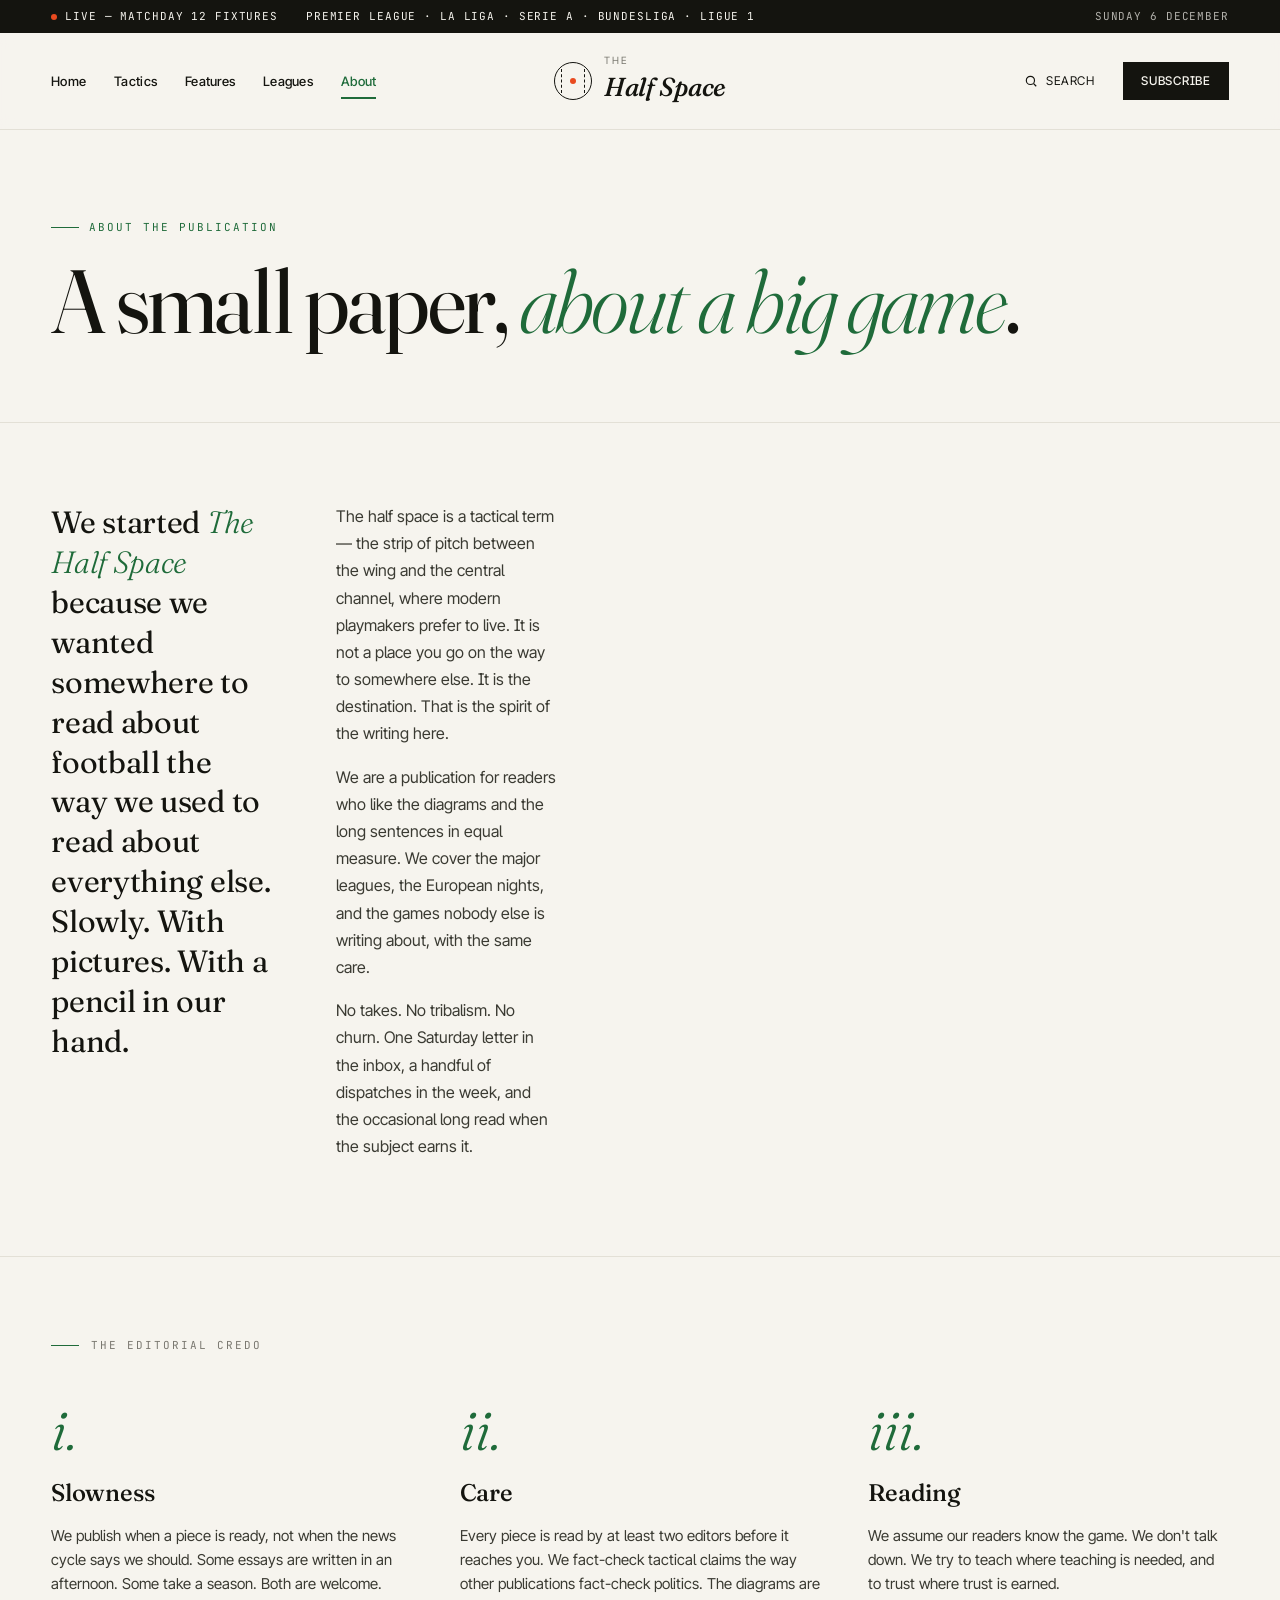
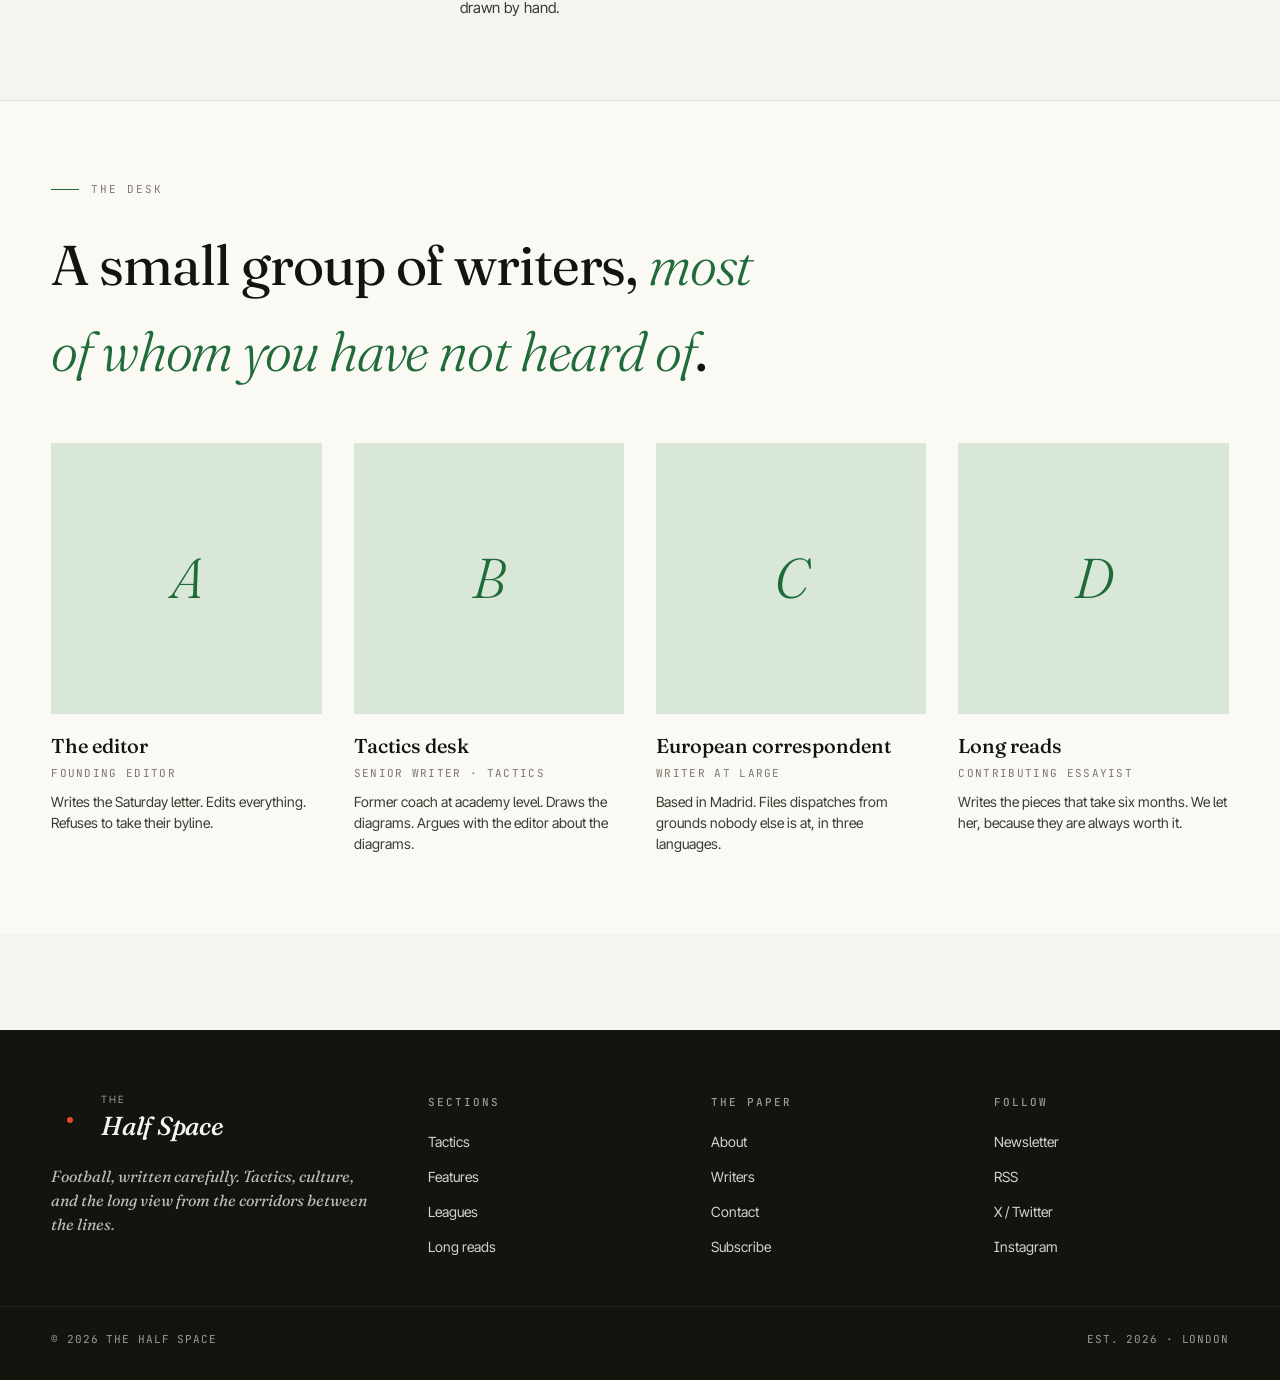
==== about.html @ 6b6e60ec "Add files via upload initial commit" ====
<!DOCTYPE html>
<html lang="en">
<head>
<meta charset="UTF-8">
<meta name="viewport" content="width=device-width, initial-scale=1.0">
<title>About — The Half Space</title>
<link rel="stylesheet" href="styles.css">
</head>
<body data-page="about">

<div id="site-header"></div>

<main>
  <section class="page-header">
    <div class="container">
      <span class="eyebrow">About the publication</span>
      <h1 class="fade-up">A small paper, <em>about a big game</em>.</h1>
    </div>
  </section>

  <section class="about-intro">
    <div class="container" style="display:contents">
      <div class="container" style="display:grid; grid-template-columns: 1fr 1fr; gap: 64px; padding: 0 var(--gutter); max-width: var(--max); margin: 0 auto;">
        <div class="pull">
          We started <em>The Half Space</em> because we wanted somewhere to read about football the way we used to read about everything else. Slowly. With pictures. With a pencil in our hand.
        </div>
        <div class="body">
          <p>The half space is a tactical term — the strip of pitch between the wing and the central channel, where modern playmakers prefer to live. It is not a place you go on the way to somewhere else. It is the destination. That is the spirit of the writing here.</p>
          <p>We are a publication for readers who like the diagrams and the long sentences in equal measure. We cover the major leagues, the European nights, and the games nobody else is writing about, with the same care.</p>
          <p>No takes. No tribalism. No churn. One Saturday letter in the inbox, a handful of dispatches in the week, and the occasional long read when the subject earns it.</p>
        </div>
      </div>
    </div>
  </section>

  <section class="principles">
    <div class="container">
      <div class="section-eyebrow">The editorial credo</div>
      <div class="principle-grid">
        <div class="principle fade-up">
          <div class="num">i.</div>
          <h3>Slowness</h3>
          <p>We publish when a piece is ready, not when the news cycle says we should. Some essays are written in an afternoon. Some take a season. Both are welcome.</p>
        </div>
        <div class="principle fade-up delay-1">
          <div class="num">ii.</div>
          <h3>Care</h3>
          <p>Every piece is read by at least two editors before it reaches you. We fact-check tactical claims the way other publications fact-check politics. The diagrams are drawn by hand.</p>
        </div>
        <div class="principle fade-up delay-2">
          <div class="num">iii.</div>
          <h3>Reading</h3>
          <p>We assume our readers know the game. We don't talk down. We try to teach where teaching is needed, and to trust where trust is earned.</p>
        </div>
      </div>
    </div>
  </section>

  <section id="writers" class="writers-section">
    <div class="container">
      <div class="section-eyebrow">The desk</div>
      <h2 style="font-family: var(--serif); font-size: clamp(36px, 5vw, 56px); font-weight: 400; letter-spacing: -0.02em; max-width: 720px;">A small group of writers, <em style="font-style:italic; color: var(--accent); font-weight:300;">most of whom you have not heard of</em>.</h2>
      <div class="writers-grid">
        <div class="writer fade-up">
          <div class="avatar-lg">A</div>
          <h3>The editor</h3>
          <p class="role">Founding editor</p>
          <p>Writes the Saturday letter. Edits everything. Refuses to take their byline.</p>
        </div>
        <div class="writer fade-up delay-1">
          <div class="avatar-lg">B</div>
          <h3>Tactics desk</h3>
          <p class="role">Senior writer · tactics</p>
          <p>Former coach at academy level. Draws the diagrams. Argues with the editor about the diagrams.</p>
        </div>
        <div class="writer fade-up delay-2">
          <div class="avatar-lg">C</div>
          <h3>European correspondent</h3>
          <p class="role">Writer at large</p>
          <p>Based in Madrid. Files dispatches from grounds nobody else is at, in three languages.</p>
        </div>
        <div class="writer fade-up delay-3">
          <div class="avatar-lg">D</div>
          <h3>Long reads</h3>
          <p class="role">Contributing essayist</p>
          <p>Writes the pieces that take six months. We let her, because they are always worth it.</p>
        </div>
      </div>
    </div>
  </section>
</main>

<div id="site-footer"></div>
<script src="site.js"></script>
</body>
</html>
---- styles.css ----
/* ===========================
   THE HALF SPACE — Design System
   =========================== */

@import url('https://fonts.googleapis.com/css2?family=Fraunces:opsz,wght,SOFT@9..144,300..900,0..100&family=Inter+Tight:wght@300;400;500;600;700&family=JetBrains+Mono:wght@400;500&display=swap');

:root {
  /* Palette — pitch chalk on cream, with a deep grass accent */
  --bg: #f6f4ee;
  --bg-elevated: #ffffff;
  --paper: #fbf9f3;
  --ink: #14140f;
  --ink-soft: #3a3a32;
  --ink-muted: #7a7870;
  --rule: #e3e0d6;
  --rule-soft: #ecead8;
  --accent: #1f6b3a;       /* deep grass green */
  --accent-soft: #d8e7d8;
  --highlight: #e94a1f;    /* match-day red */
  --gold: #b58a2c;

  /* Type */
  --serif: 'Fraunces', 'Times New Roman', serif;
  --sans: 'Inter Tight', system-ui, sans-serif;
  --mono: 'JetBrains Mono', monospace;

  /* Layout */
  --max: 1280px;
  --gutter: clamp(20px, 4vw, 56px);
  --radius: 2px;
}

* { box-sizing: border-box; margin: 0; padding: 0; }

html { scroll-behavior: smooth; }

body {
  font-family: var(--sans);
  background: var(--bg);
  color: var(--ink);
  line-height: 1.55;
  -webkit-font-smoothing: antialiased;
  text-rendering: optimizeLegibility;
  font-feature-settings: "ss01", "ss02";
}

a { color: inherit; text-decoration: none; }

img { max-width: 100%; display: block; }

button { font: inherit; cursor: pointer; border: none; background: none; color: inherit; }

/* ===========================
   HEADER / MASTHEAD
   =========================== */

.top-strip {
  background: var(--ink);
  color: var(--bg);
  font-family: var(--mono);
  font-size: 11px;
  letter-spacing: 0.08em;
  text-transform: uppercase;
}

.top-strip-inner {
  max-width: var(--max);
  margin: 0 auto;
  padding: 8px var(--gutter);
  display: flex;
  justify-content: space-between;
  align-items: center;
  gap: 24px;
}

.top-strip .ticker {
  display: flex;
  gap: 28px;
  overflow: hidden;
  white-space: nowrap;
}
.top-strip .ticker span {
  display: inline-flex;
  align-items: center;
  gap: 8px;
}
.top-strip .ticker .dot {
  width: 6px; height: 6px; border-radius: 50%;
  background: var(--highlight);
  display: inline-block;
}
.top-strip .meta { opacity: 0.7; }

header.masthead {
  background: var(--bg);
  border-bottom: 1px solid var(--rule);
  position: sticky;
  top: 0;
  z-index: 50;
  backdrop-filter: blur(8px);
  background: rgba(246, 244, 238, 0.92);
}

.masthead-inner {
  max-width: var(--max);
  margin: 0 auto;
  padding: 22px var(--gutter);
  display: grid;
  grid-template-columns: 1fr auto 1fr;
  align-items: center;
  gap: 24px;
}

.brand {
  display: flex;
  align-items: center;
  gap: 12px;
  justify-self: center;
  grid-column: 2;
}

.brand-mark {
  width: 38px;
  height: 38px;
  position: relative;
  display: grid;
  place-items: center;
  border: 1.5px solid var(--ink);
  border-radius: 50%;
}
.brand-mark::before {
  content: '';
  position: absolute;
  inset: 6px;
  border-left: 1px dashed var(--ink);
  border-right: 1px dashed var(--ink);
}
.brand-mark::after {
  content: '';
  width: 6px; height: 6px;
  background: var(--highlight);
  border-radius: 50%;
}

.brand-name {
  font-family: var(--serif);
  font-weight: 500;
  font-size: 26px;
  letter-spacing: -0.01em;
  font-style: italic;
}
.brand-name .the {
  font-family: var(--sans);
  font-weight: 400;
  font-style: normal;
  text-transform: uppercase;
  font-size: 10px;
  letter-spacing: 0.2em;
  color: var(--ink-muted);
  display: block;
  line-height: 1;
  margin-bottom: 2px;
}

nav.primary {
  grid-column: 1;
  justify-self: start;
  display: flex;
  gap: 28px;
  font-size: 13px;
  font-weight: 500;
  letter-spacing: 0.02em;
}
nav.primary a {
  position: relative;
  padding: 6px 0;
  transition: color 0.2s;
}
nav.primary a:hover { color: var(--accent); }
nav.primary a.active {
  color: var(--accent);
}
nav.primary a.active::after {
  content: '';
  position: absolute;
  left: 0; right: 0; bottom: -2px;
  height: 2px;
  background: var(--accent);
}

.utility {
  grid-column: 3;
  justify-self: end;
  display: flex;
  align-items: center;
  gap: 16px;
}

.search-btn, .acct-btn {
  display: inline-flex;
  align-items: center;
  gap: 8px;
  font-size: 12px;
  letter-spacing: 0.04em;
  text-transform: uppercase;
  padding: 8px 12px;
  border: 1px solid transparent;
  transition: border-color 0.2s;
}
.search-btn:hover { border-color: var(--rule); }

.subscribe-btn {
  background: var(--ink);
  color: var(--bg);
  padding: 10px 18px;
  font-size: 12px;
  letter-spacing: 0.06em;
  text-transform: uppercase;
  font-weight: 500;
  transition: background 0.2s;
}
.subscribe-btn:hover { background: var(--accent); }

.menu-toggle { display: none; }

/* ===========================
   GENERIC LAYOUT
   =========================== */

.container {
  max-width: var(--max);
  margin: 0 auto;
  padding: 0 var(--gutter);
}

main { min-height: 60vh; }

.section-eyebrow {
  font-family: var(--mono);
  font-size: 11px;
  letter-spacing: 0.18em;
  text-transform: uppercase;
  color: var(--ink-muted);
  display: flex;
  align-items: center;
  gap: 12px;
  margin-bottom: 24px;
}
.section-eyebrow::before {
  content: '';
  width: 28px;
  height: 1px;
  background: var(--accent);
}

.divider {
  height: 1px;
  background: var(--rule);
  margin: 64px 0;
}

/* ===========================
   FOOTER
   =========================== */

footer.site-footer {
  margin-top: 96px;
  background: var(--ink);
  color: var(--bg);
  padding: 64px 0 32px;
}

.footer-grid {
  max-width: var(--max);
  margin: 0 auto;
  padding: 0 var(--gutter);
  display: grid;
  grid-template-columns: 1.4fr 1fr 1fr 1fr;
  gap: 48px;
}

.footer-brand .brand-name { color: var(--bg); }
.footer-brand .brand-name .the { color: rgba(246,244,238,0.6); }
.footer-brand p {
  margin-top: 18px;
  font-family: var(--serif);
  font-size: 16px;
  line-height: 1.5;
  font-style: italic;
  opacity: 0.75;
  max-width: 320px;
}

.footer-col h4 {
  font-family: var(--mono);
  font-size: 11px;
  letter-spacing: 0.18em;
  text-transform: uppercase;
  margin-bottom: 18px;
  opacity: 0.6;
  font-weight: 500;
}
.footer-col ul { list-style: none; display: flex; flex-direction: column; gap: 10px; }
.footer-col a {
  font-size: 14px;
  opacity: 0.85;
  transition: opacity 0.2s;
}
.footer-col a:hover { opacity: 1; color: var(--accent-soft); }

.footer-bottom {
  max-width: var(--max);
  margin: 48px auto 0;
  padding: 24px var(--gutter) 0;
  border-top: 1px solid rgba(246,244,238,0.12);
  display: flex;
  justify-content: space-between;
  font-family: var(--mono);
  font-size: 11px;
  letter-spacing: 0.08em;
  text-transform: uppercase;
  opacity: 0.6;
}

/* ===========================
   ARTICLE CARD (shared)
   =========================== */

.card {
  display: block;
  transition: transform 0.3s ease;
}
.card:hover .card-image-inner { transform: scale(1.03); }
.card:hover h3 { color: var(--accent); }

.card-image {
  overflow: hidden;
  background: var(--rule-soft);
  aspect-ratio: 16/10;
  margin-bottom: 16px;
  position: relative;
}
.card-image-inner {
  width: 100%; height: 100%;
  transition: transform 0.6s cubic-bezier(.2,.8,.2,1);
  display: grid;
  place-items: center;
  background-size: cover;
  background-position: center;
}

.card .tag {
  position: absolute;
  top: 12px; left: 12px;
  background: var(--bg);
  color: var(--ink);
  font-family: var(--mono);
  font-size: 10px;
  letter-spacing: 0.12em;
  text-transform: uppercase;
  padding: 5px 10px;
  z-index: 2;
}

.card .meta {
  font-family: var(--mono);
  font-size: 11px;
  letter-spacing: 0.08em;
  text-transform: uppercase;
  color: var(--ink-muted);
  margin-bottom: 8px;
  display: flex;
  gap: 12px;
  align-items: center;
}
.card .meta .dot-sep { width: 3px; height: 3px; background: var(--ink-muted); border-radius: 50%; display: inline-block; }

.card h3 {
  font-family: var(--serif);
  font-weight: 500;
  font-size: 22px;
  line-height: 1.2;
  letter-spacing: -0.01em;
  margin-bottom: 10px;
  transition: color 0.2s;
}
.card p {
  font-size: 14px;
  color: var(--ink-soft);
  line-height: 1.5;
}

/* Placeholder pitch graphic for empty image */
.pitch-graphic {
  width: 100%; height: 100%;
  background:
    linear-gradient(180deg, rgba(31,107,58,0.12), rgba(31,107,58,0.06)),
    repeating-linear-gradient(90deg, transparent 0 39px, rgba(31,107,58,0.08) 39px 40px);
  position: relative;
}
.pitch-graphic::before, .pitch-graphic::after {
  content: '';
  position: absolute;
  border: 1px solid rgba(31,107,58,0.3);
}
.pitch-graphic::before {
  inset: 12% 18%;
  border-radius: 2px;
}
.pitch-graphic::after {
  width: 30%; aspect-ratio: 1;
  border-radius: 50%;
  top: 50%; left: 50%;
  transform: translate(-50%, -50%);
}

/* Color variants for placeholder cards */
.pg-1 { background-color: #d8e7d8; }
.pg-2 { background-color: #f0e2d0; }
.pg-3 { background-color: #e0e0e8; }
.pg-4 { background-color: #ecdcd2; }
.pg-5 { background-color: #d8e0e7; }
.pg-6 { background-color: #e8e2d0; }

/* ===========================
   RESPONSIVE
   =========================== */

@media (max-width: 900px) {
  .masthead-inner {
    grid-template-columns: 1fr auto 1fr;
  }
  nav.primary { display: none; }
  .menu-toggle {
    display: inline-flex;
    grid-column: 1;
    justify-self: start;
    width: 40px; height: 40px;
    align-items: center; justify-content: center;
    flex-direction: column;
    gap: 5px;
  }
  .menu-toggle span {
    width: 22px; height: 1.5px; background: var(--ink);
  }
  .utility .search-btn span,
  .utility .acct-btn span { display: none; }
  .top-strip .meta { display: none; }
  .footer-grid { grid-template-columns: 1fr 1fr; gap: 32px; }
  .footer-brand { grid-column: span 2; }
  .footer-bottom { flex-direction: column; gap: 8px; }
}

@media (max-width: 600px) {
  .top-strip-inner .ticker span:not(:first-child) { display: none; }
  .subscribe-btn { padding: 8px 12px; font-size: 11px; }
}

/* Mobile menu */
.mobile-menu {
  display: none;
  position: fixed;
  top: 0; left: 0; right: 0; bottom: 0;
  background: var(--bg);
  z-index: 100;
  padding: 32px var(--gutter);
  flex-direction: column;
  gap: 24px;
}
.mobile-menu.open { display: flex; }
.mobile-menu .close {
  align-self: flex-end;
  font-size: 28px;
  width: 40px; height: 40px;
}
.mobile-menu nav {
  display: flex;
  flex-direction: column;
  gap: 18px;
}
.mobile-menu a {
  font-family: var(--serif);
  font-size: 32px;
  font-style: italic;
}

/* Animations */
@keyframes fadeUp {
  from { opacity: 0; transform: translateY(16px); }
  to { opacity: 1; transform: translateY(0); }
}
.fade-up { animation: fadeUp 0.7s cubic-bezier(.2,.8,.2,1) both; }
.delay-1 { animation-delay: 0.08s; }
.delay-2 { animation-delay: 0.16s; }
.delay-3 { animation-delay: 0.24s; }
.delay-4 { animation-delay: 0.32s; }
.delay-5 { animation-delay: 0.4s; }

/* ===========================
   SEARCH OVERLAY
   =========================== */
.search-overlay {
  display: none;
  position: fixed;
  inset: 0;
  background: rgba(246, 244, 238, 0.98);
  backdrop-filter: blur(20px);
  z-index: 200;
  padding: 32px var(--gutter);
}
.search-overlay.open { display: block; animation: fadeUp 0.3s both; }
.search-overlay .close {
  position: absolute;
  top: 24px; right: 32px;
  font-size: 32px;
  width: 44px; height: 44px;
  border-radius: 50%;
  border: 1px solid var(--rule);
  display: grid; place-items: center;
}
.search-inner {
  max-width: 720px;
  margin: 12vh auto 0;
}
.search-eyebrow {
  display: block;
  font-family: var(--mono);
  font-size: 11px;
  letter-spacing: 0.18em;
  text-transform: uppercase;
  color: var(--ink-muted);
  margin-bottom: 18px;
}
.search-overlay input[type=search] {
  width: 100%;
  font-family: var(--serif);
  font-size: clamp(32px, 5vw, 56px);
  font-style: italic;
  font-weight: 300;
  border: none;
  background: transparent;
  border-bottom: 1px solid var(--ink);
  padding: 16px 0;
  outline: none;
  color: var(--ink);
}
.search-suggest {
  margin-top: 28px;
  display: flex;
  gap: 12px;
  flex-wrap: wrap;
  font-size: 13px;
  align-items: center;
}
.search-suggest span { font-family: var(--mono); font-size: 11px; letter-spacing: 0.12em; text-transform: uppercase; color: var(--ink-muted); }
.search-suggest a {
  padding: 6px 14px;
  border: 1px solid var(--rule);
  border-radius: 99px;
  transition: all 0.2s;
}
.search-suggest a:hover { background: var(--ink); color: var(--bg); border-color: var(--ink); }

/* ===========================
   HOME PAGE — HERO
   =========================== */

.hero {
  padding: 56px 0 32px;
  border-bottom: 1px solid var(--rule);
}

.hero-grid {
  display: grid;
  grid-template-columns: 1.6fr 1fr;
  gap: 56px;
  align-items: stretch;
}

.hero-lead .lead-tag {
  font-family: var(--mono);
  font-size: 11px;
  letter-spacing: 0.18em;
  text-transform: uppercase;
  color: var(--highlight);
  margin-bottom: 20px;
  display: inline-flex;
  align-items: center;
  gap: 10px;
}
.hero-lead .lead-tag::before {
  content: '';
  width: 8px; height: 8px; border-radius: 50%;
  background: var(--highlight);
  animation: pulse 1.6s ease-in-out infinite;
}
@keyframes pulse {
  0%,100% { transform: scale(1); opacity: 1; }
  50% { transform: scale(1.4); opacity: 0.5; }
}

.hero-lead h1 {
  font-family: var(--serif);
  font-weight: 400;
  font-size: clamp(40px, 6vw, 76px);
  line-height: 1.02;
  letter-spacing: -0.025em;
  margin-bottom: 24px;
}
.hero-lead h1 em {
  font-style: italic;
  font-weight: 300;
  color: var(--accent);
}

.hero-lead .deck {
  font-family: var(--serif);
  font-size: clamp(18px, 1.6vw, 22px);
  line-height: 1.45;
  color: var(--ink-soft);
  max-width: 620px;
  font-weight: 300;
  margin-bottom: 28px;
}

.hero-lead .byline {
  font-family: var(--mono);
  font-size: 12px;
  letter-spacing: 0.06em;
  color: var(--ink-muted);
}
.hero-lead .byline strong { color: var(--ink); font-weight: 500; }

.hero-image {
  background: var(--accent);
  position: relative;
  overflow: hidden;
  min-height: 460px;
}
.hero-image .pitch-illustration {
  position: absolute;
  inset: 0;
  background:
    radial-gradient(ellipse at 30% 20%, rgba(255,255,255,0.15), transparent 50%),
    repeating-linear-gradient(0deg, rgba(255,255,255,0.04) 0 32px, rgba(0,0,0,0.04) 32px 64px);
}
.hero-image svg.pitch-svg {
  position: absolute;
  inset: 0;
  width: 100%;
  height: 100%;
}
.hero-image .corner-tag {
  position: absolute;
  bottom: 24px; left: 24px;
  font-family: var(--mono);
  font-size: 11px;
  letter-spacing: 0.12em;
  text-transform: uppercase;
  color: rgba(255,255,255,0.85);
  display: flex;
  flex-direction: column;
  gap: 4px;
}
.hero-image .corner-tag .big {
  font-family: var(--serif);
  font-style: italic;
  font-size: 28px;
  letter-spacing: -0.01em;
  color: white;
  text-transform: none;
  line-height: 1;
}

@media (max-width: 900px) {
  .hero-grid { grid-template-columns: 1fr; }
  .hero-image { min-height: 320px; order: -1; }
}

/* ===========================
   FEATURED ROW
   =========================== */

.featured-row {
  padding: 64px 0;
  border-bottom: 1px solid var(--rule);
}

.featured-grid {
  display: grid;
  grid-template-columns: repeat(3, 1fr);
  gap: 40px;
}
@media (max-width: 800px) {
  .featured-grid { grid-template-columns: 1fr; }
}

/* ===========================
   LATEST + SIDEBAR
   =========================== */

.latest-section {
  padding: 64px 0;
}

.latest-grid {
  display: grid;
  grid-template-columns: 2fr 1fr;
  gap: 64px;
}
@media (max-width: 900px) {
  .latest-grid { grid-template-columns: 1fr; gap: 48px; }
}

.latest-list {
  display: flex;
  flex-direction: column;
}
.latest-list .row {
  display: grid;
  grid-template-columns: 1fr 200px;
  gap: 32px;
  padding: 28px 0;
  border-bottom: 1px solid var(--rule);
  transition: padding 0.2s;
}
.latest-list .row:first-child { padding-top: 0; }
.latest-list .row:hover { padding-left: 8px; }
.latest-list .row:hover h3 { color: var(--accent); }
.latest-list .row .img { aspect-ratio: 4/3; overflow: hidden; }
@media (max-width: 600px) {
  .latest-list .row { grid-template-columns: 1fr; }
  .latest-list .row .img { aspect-ratio: 16/10; order: -1; }
}

.sidebar {
  position: sticky;
  top: 100px;
  align-self: start;
}

.sidebar-block {
  padding: 28px;
  background: var(--paper);
  border: 1px solid var(--rule);
  margin-bottom: 24px;
}
.sidebar-block h4 {
  font-family: var(--mono);
  font-size: 11px;
  letter-spacing: 0.18em;
  text-transform: uppercase;
  color: var(--accent);
  margin-bottom: 18px;
}

.most-read {
  list-style: none;
  display: flex;
  flex-direction: column;
  gap: 18px;
}
.most-read li {
  display: grid;
  grid-template-columns: 36px 1fr;
  gap: 16px;
  align-items: start;
}
.most-read .num {
  font-family: var(--serif);
  font-style: italic;
  font-size: 36px;
  font-weight: 300;
  line-height: 1;
  color: var(--accent);
}
.most-read a {
  font-family: var(--serif);
  font-size: 16px;
  line-height: 1.3;
  font-weight: 400;
  transition: color 0.2s;
}
.most-read a:hover { color: var(--accent); }

.newsletter-block {
  background: var(--ink);
  color: var(--bg);
  padding: 32px;
  border: none;
}
.newsletter-block h4 { color: var(--accent-soft); }
.newsletter-block p {
  font-family: var(--serif);
  font-size: 18px;
  font-style: italic;
  line-height: 1.4;
  font-weight: 300;
  margin-bottom: 20px;
}
.newsletter-block input {
  width: 100%;
  background: transparent;
  border: none;
  border-bottom: 1px solid rgba(246,244,238,0.4);
  padding: 12px 0;
  color: var(--bg);
  font-family: var(--sans);
  font-size: 14px;
  outline: none;
}
.newsletter-block input::placeholder { color: rgba(246,244,238,0.5); }
.newsletter-block button {
  width: 100%;
  margin-top: 16px;
  padding: 12px;
  background: var(--bg);
  color: var(--ink);
  font-family: var(--mono);
  font-size: 11px;
  letter-spacing: 0.12em;
  text-transform: uppercase;
  font-weight: 500;
  transition: background 0.2s;
}
.newsletter-block button:hover { background: var(--accent-soft); }

/* ===========================
   QUOTE / EDITORIAL BREAK
   =========================== */

.quote-block {
  padding: 96px 0;
  background: var(--paper);
  border-top: 1px solid var(--rule);
  border-bottom: 1px solid var(--rule);
  text-align: center;
}
.quote-block blockquote {
  max-width: 900px;
  margin: 0 auto;
  padding: 0 var(--gutter);
}
.quote-block .qmark {
  font-family: var(--serif);
  font-size: 80px;
  line-height: 0.8;
  color: var(--accent);
  font-style: italic;
  margin-bottom: 16px;
}
.quote-block q {
  font-family: var(--serif);
  font-size: clamp(26px, 3.4vw, 44px);
  font-weight: 300;
  line-height: 1.25;
  font-style: italic;
  letter-spacing: -0.015em;
  display: block;
  margin-bottom: 28px;
}
.quote-block q::before, .quote-block q::after { content: ''; }
.quote-block cite {
  font-family: var(--mono);
  font-size: 11px;
  letter-spacing: 0.18em;
  text-transform: uppercase;
  color: var(--ink-muted);
  font-style: normal;
}
.quote-block cite strong { color: var(--ink); font-weight: 500; }

/* ===========================
   GENERIC PAGE HEADER
   =========================== */

.page-header {
  padding: 80px 0 56px;
  border-bottom: 1px solid var(--rule);
}
.page-header .eyebrow {
  font-family: var(--mono);
  font-size: 11px;
  letter-spacing: 0.18em;
  text-transform: uppercase;
  color: var(--accent);
  margin-bottom: 20px;
  display: inline-flex;
  align-items: center;
  gap: 10px;
}
.page-header .eyebrow::before {
  content: '';
  width: 28px; height: 1px; background: var(--accent);
}
.page-header h1 {
  font-family: var(--serif);
  font-weight: 400;
  font-size: clamp(48px, 7vw, 96px);
  line-height: 1;
  letter-spacing: -0.03em;
  margin-bottom: 20px;
}
.page-header h1 em {
  font-style: italic;
  font-weight: 300;
  color: var(--accent);
}
.page-header .deck {
  font-family: var(--serif);
  font-size: clamp(18px, 1.6vw, 22px);
  font-weight: 300;
  font-style: italic;
  color: var(--ink-soft);
  max-width: 720px;
  line-height: 1.4;
}

/* ===========================
   CATEGORY FILTER PILLS
   =========================== */

.filter-row {
  padding: 32px 0;
  border-bottom: 1px solid var(--rule);
  display: flex;
  gap: 8px;
  flex-wrap: wrap;
  align-items: center;
}
.filter-row .label {
  font-family: var(--mono);
  font-size: 11px;
  letter-spacing: 0.18em;
  text-transform: uppercase;
  color: var(--ink-muted);
  margin-right: 16px;
}
.filter-row a {
  padding: 8px 16px;
  border: 1px solid var(--rule);
  border-radius: 99px;
  font-size: 13px;
  transition: all 0.2s;
}
.filter-row a:hover { border-color: var(--ink); }
.filter-row a.active {
  background: var(--ink);
  color: var(--bg);
  border-color: var(--ink);
}

/* ===========================
   ARCHIVE GRID
   =========================== */

.archive-section { padding: 64px 0; }
.archive-grid {
  display: grid;
  grid-template-columns: repeat(3, 1fr);
  gap: 48px 40px;
}
@media (max-width: 900px) { .archive-grid { grid-template-columns: repeat(2, 1fr); } }
@media (max-width: 600px) { .archive-grid { grid-template-columns: 1fr; } }

.load-more {
  text-align: center;
  margin-top: 64px;
}
.load-more button {
  padding: 16px 40px;
  border: 1px solid var(--ink);
  font-family: var(--mono);
  font-size: 11px;
  letter-spacing: 0.16em;
  text-transform: uppercase;
  font-weight: 500;
  transition: all 0.2s;
}
.load-more button:hover { background: var(--ink); color: var(--bg); }

/* ===========================
   ARTICLE PAGE
   =========================== */

.article-hero {
  padding: 64px 0 48px;
  max-width: 880px;
  margin: 0 auto;
}
.article-hero .eyebrow {
  font-family: var(--mono);
  font-size: 11px;
  letter-spacing: 0.18em;
  text-transform: uppercase;
  color: var(--accent);
  margin-bottom: 24px;
}
.article-hero h1 {
  font-family: var(--serif);
  font-weight: 400;
  font-size: clamp(38px, 5.5vw, 68px);
  line-height: 1.05;
  letter-spacing: -0.025em;
  margin-bottom: 28px;
}
.article-hero h1 em { font-style: italic; font-weight: 300; }
.article-hero .deck {
  font-family: var(--serif);
  font-size: clamp(19px, 1.7vw, 24px);
  line-height: 1.45;
  color: var(--ink-soft);
  font-weight: 300;
  margin-bottom: 32px;
}

.article-meta-bar {
  display: flex;
  justify-content: space-between;
  align-items: center;
  padding: 20px 0;
  border-top: 1px solid var(--rule);
  border-bottom: 1px solid var(--rule);
  font-family: var(--mono);
  font-size: 12px;
  letter-spacing: 0.06em;
}
.article-meta-bar .author { display: flex; align-items: center; gap: 12px; }
.article-meta-bar .avatar {
  width: 36px; height: 36px;
  background: var(--accent);
  border-radius: 50%;
  display: grid; place-items: center;
  color: white;
  font-family: var(--serif);
  font-style: italic;
  font-size: 16px;
}
.article-meta-bar .author strong { color: var(--ink); font-weight: 500; text-transform: uppercase; letter-spacing: 0.08em; }
.article-meta-bar .author span { display: block; color: var(--ink-muted); font-size: 11px; margin-top: 2px; }
.article-meta-bar .actions { display: flex; gap: 16px; color: var(--ink-muted); }
.article-meta-bar .actions button { transition: color 0.2s; }
.article-meta-bar .actions button:hover { color: var(--accent); }

.article-image-band {
  margin: 48px 0;
  aspect-ratio: 21/9;
  background: var(--accent);
  position: relative;
  overflow: hidden;
}

.article-body {
  max-width: 720px;
  margin: 0 auto;
  font-family: var(--serif);
  font-weight: 350;
}

.article-body > p {
  font-size: 19px;
  line-height: 1.7;
  margin-bottom: 1.4em;
}
.article-body > p:first-of-type::first-letter {
  font-family: var(--serif);
  font-size: 78px;
  font-weight: 400;
  font-style: italic;
  float: left;
  line-height: 0.85;
  margin: 8px 12px 0 0;
  color: var(--accent);
}
.article-body h2 {
  font-family: var(--serif);
  font-weight: 500;
  font-size: 30px;
  line-height: 1.2;
  letter-spacing: -0.015em;
  margin: 56px 0 20px;
}
.article-body blockquote {
  border-left: 3px solid var(--accent);
  padding: 8px 0 8px 28px;
  margin: 32px 0;
  font-style: italic;
  font-size: 22px;
  line-height: 1.45;
  color: var(--ink-soft);
}

/* ===========================
   ABOUT PAGE
   =========================== */

.about-intro {
  padding: 80px 0;
  display: grid;
  grid-template-columns: 1fr 1fr;
  gap: 64px;
  align-items: start;
  border-bottom: 1px solid var(--rule);
}
@media (max-width: 800px) { .about-intro { grid-template-columns: 1fr; gap: 32px; } }
.about-intro .pull {
  font-family: var(--serif);
  font-size: clamp(24px, 2.4vw, 34px);
  line-height: 1.3;
  font-weight: 400;
  letter-spacing: -0.01em;
}
.about-intro .pull em { color: var(--accent); font-style: italic; font-weight: 300; }
.about-intro .body p { font-size: 16px; line-height: 1.7; color: var(--ink-soft); margin-bottom: 16px; }

.principles {
  padding: 80px 0;
}
.principle-grid {
  display: grid;
  grid-template-columns: repeat(3, 1fr);
  gap: 48px;
  margin-top: 48px;
}
@media (max-width: 800px) { .principle-grid { grid-template-columns: 1fr; } }
.principle .num {
  font-family: var(--serif);
  font-style: italic;
  font-weight: 300;
  font-size: 56px;
  color: var(--accent);
  line-height: 1;
  margin-bottom: 16px;
}
.principle h3 {
  font-family: var(--serif);
  font-size: 24px;
  font-weight: 500;
  margin-bottom: 12px;
  letter-spacing: -0.01em;
}
.principle p { font-size: 15px; line-height: 1.6; color: var(--ink-soft); }

.writers-section { padding: 80px 0; background: var(--paper); border-top: 1px solid var(--rule); }
.writers-grid {
  display: grid;
  grid-template-columns: repeat(4, 1fr);
  gap: 32px;
  margin-top: 48px;
}
@media (max-width: 800px) { .writers-grid { grid-template-columns: repeat(2, 1fr); } }
@media (max-width: 480px) { .writers-grid { grid-template-columns: 1fr; } }
.writer .avatar-lg {
  aspect-ratio: 1;
  background: var(--accent-soft);
  margin-bottom: 16px;
  display: grid;
  place-items: center;
  font-family: var(--serif);
  font-size: 56px;
  font-style: italic;
  color: var(--accent);
  font-weight: 300;
}
.writer h3 {
  font-family: var(--serif);
  font-size: 20px;
  font-weight: 500;
  margin-bottom: 4px;
}
.writer .role {
  font-family: var(--mono);
  font-size: 11px;
  letter-spacing: 0.12em;
  text-transform: uppercase;
  color: var(--ink-muted);
  margin-bottom: 10px;
}
.writer p { font-size: 14px; line-height: 1.5; color: var(--ink-soft); }

/* ===========================
   SUBSCRIBE PAGE
   =========================== */

.subscribe-hero {
  padding: 96px 0;
  text-align: center;
  border-bottom: 1px solid var(--rule);
}
.subscribe-hero .eyebrow { color: var(--highlight); }
.subscribe-hero h1 {
  font-family: var(--serif);
  font-weight: 400;
  font-size: clamp(48px, 8vw, 100px);
  line-height: 1;
  letter-spacing: -0.03em;
  max-width: 900px;
  margin: 0 auto 24px;
}
.subscribe-hero h1 em { font-style: italic; font-weight: 300; color: var(--accent); }
.subscribe-hero .deck {
  font-family: var(--serif);
  font-size: 22px;
  font-weight: 300;
  font-style: italic;
  color: var(--ink-soft);
  max-width: 600px;
  margin: 0 auto;
}

.plans {
  padding: 64px 0;
  display: grid;
  grid-template-columns: repeat(3, 1fr);
  gap: 24px;
}
@media (max-width: 900px) { .plans { grid-template-columns: 1fr; } }
.plan {
  padding: 40px 32px;
  border: 1px solid var(--rule);
  background: var(--bg-elevated);
  display: flex;
  flex-direction: column;
}
.plan.featured {
  background: var(--ink);
  color: var(--bg);
  border-color: var(--ink);
  position: relative;
  transform: scale(1.02);
}
.plan.featured::before {
  content: 'Most read';
  position: absolute;
  top: -12px; left: 24px;
  background: var(--highlight);
  color: white;
  font-family: var(--mono);
  font-size: 10px;
  letter-spacing: 0.12em;
  text-transform: uppercase;
  padding: 5px 12px;
}
.plan h3 {
  font-family: var(--serif);
  font-size: 28px;
  font-weight: 500;
  letter-spacing: -0.01em;
  margin-bottom: 8px;
}
.plan .price {
  font-family: var(--serif);
  font-size: 56px;
  font-weight: 300;
  letter-spacing: -0.02em;
  margin: 16px 0;
  line-height: 1;
}
.plan .price small {
  font-size: 14px;
  font-weight: 400;
  color: var(--ink-muted);
}
.plan.featured .price small { color: rgba(255,255,255,0.6); }
.plan ul {
  list-style: none;
  margin: 24px 0;
  flex: 1;
  display: flex;
  flex-direction: column;
  gap: 12px;
}
.plan li {
  font-size: 14px;
  line-height: 1.5;
  padding-left: 24px;
  position: relative;
}
.plan li::before {
  content: '';
  position: absolute;
  left: 0; top: 8px;
  width: 12px; height: 1px;
  background: var(--accent);
}
.plan button {
  margin-top: auto;
  padding: 14px;
  font-family: var(--mono);
  font-size: 11px;
  letter-spacing: 0.16em;
  text-transform: uppercase;
  font-weight: 500;
  background: var(--bg);
  color: var(--ink);
  border: 1px solid var(--ink);
  transition: all 0.2s;
}
.plan.featured button { background: var(--bg); color: var(--ink); border: none; }
.plan button:hover { background: var(--accent); color: white; border-color: var(--accent); }

/* ===========================
   CONTACT PAGE
   =========================== */

.contact-section {
  padding: 80px 0;
  display: grid;
  grid-template-columns: 1fr 1fr;
  gap: 64px;
}
@media (max-width: 800px) { .contact-section { grid-template-columns: 1fr; gap: 48px; } }
.contact-info h2 {
  font-family: var(--serif);
  font-weight: 400;
  font-size: 36px;
  letter-spacing: -0.015em;
  margin-bottom: 20px;
}
.contact-info h2 em { font-style: italic; color: var(--accent); }
.contact-info p { color: var(--ink-soft); line-height: 1.7; margin-bottom: 28px; }
.contact-info dl { display: grid; gap: 20px; }
.contact-info dt {
  font-family: var(--mono);
  font-size: 11px;
  letter-spacing: 0.18em;
  text-transform: uppercase;
  color: var(--ink-muted);
  margin-bottom: 4px;
}
.contact-info dd {
  font-family: var(--serif);
  font-size: 18px;
  font-style: italic;
}

.contact-form { display: flex; flex-direction: column; gap: 20px; }
.contact-form label {
  font-family: var(--mono);
  font-size: 11px;
  letter-spacing: 0.18em;
  text-transform: uppercase;
  color: var(--ink-muted);
  display: block;
  margin-bottom: 8px;
}
.contact-form input, .contact-form textarea, .contact-form select {
  width: 100%;
  padding: 14px 0;
  border: none;
  border-bottom: 1px solid var(--rule);
  font-family: var(--serif);
  font-size: 18px;
  background: transparent;
  outline: none;
  transition: border-color 0.2s;
}
.contact-form input:focus, .contact-form textarea:focus, .contact-form select:focus { border-color: var(--accent); }
.contact-form textarea { min-height: 120px; resize: vertical; font-family: var(--sans); font-size: 16px; }
.contact-form button {
  align-self: flex-start;
  padding: 16px 32px;
  background: var(--ink);
  color: var(--bg);
  font-family: var(--mono);
  font-size: 11px;
  letter-spacing: 0.16em;
  text-transform: uppercase;
  font-weight: 500;
  transition: background 0.2s;
}
.contact-form button:hover { background: var(--accent); }

/* Page-specific tweaks */
.leagues-list { padding: 64px 0; }
.league-row {
  display: grid;
  grid-template-columns: 80px 1fr auto;
  gap: 32px;
  padding: 32px 0;
  border-bottom: 1px solid var(--rule);
  align-items: center;
  transition: padding 0.2s;
}
.league-row:hover { padding-left: 12px; }
.league-row .badge {
  width: 64px; height: 64px;
  border: 1px solid var(--rule);
  border-radius: 50%;
  display: grid;
  place-items: center;
  font-family: var(--serif);
  font-style: italic;
  font-size: 22px;
  background: var(--paper);
  color: var(--accent);
}
.league-row h3 {
  font-family: var(--serif);
  font-size: 28px;
  font-weight: 500;
  letter-spacing: -0.01em;
  margin-bottom: 4px;
}
.league-row p {
  font-size: 14px;
  color: var(--ink-muted);
}
.league-row .arrow {
  font-family: var(--serif);
  font-size: 24px;
  color: var(--ink-muted);
  transition: transform 0.2s, color 0.2s;
}
.league-row:hover .arrow { transform: translateX(8px); color: var(--accent); }
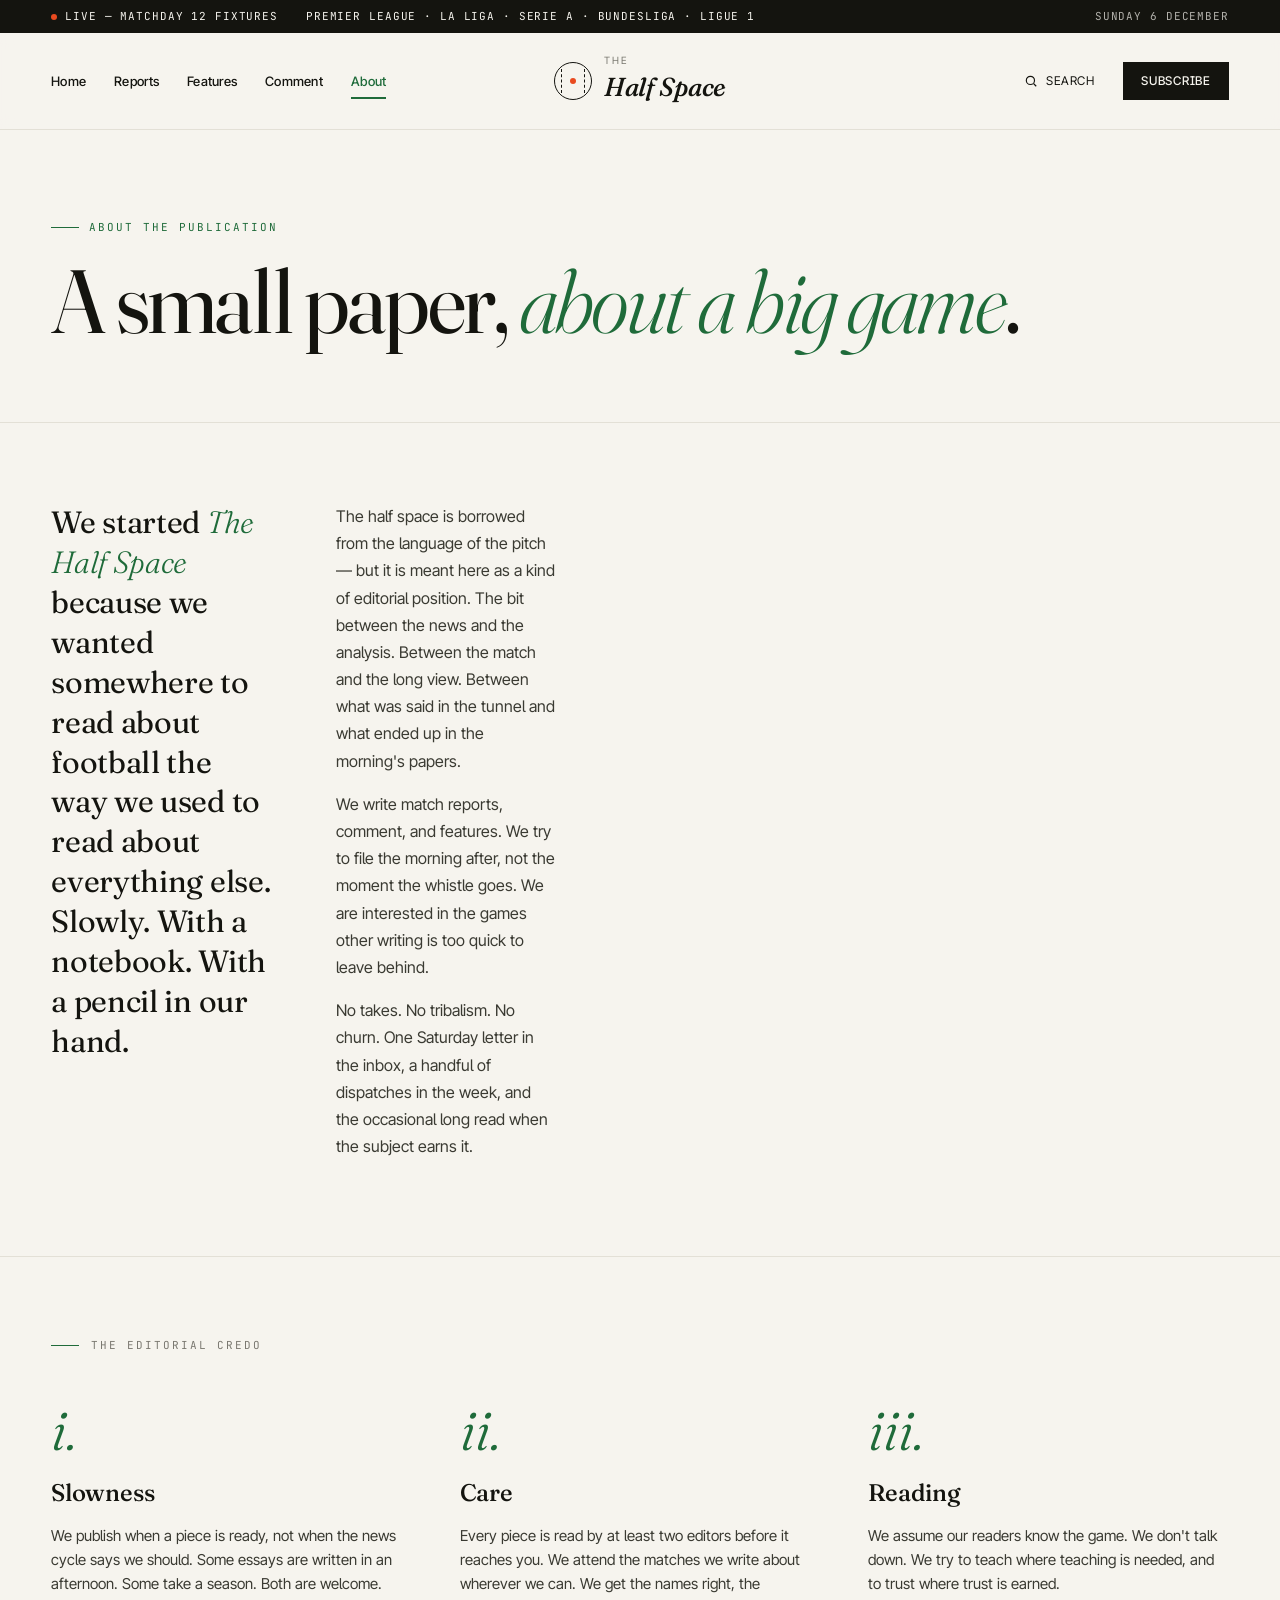
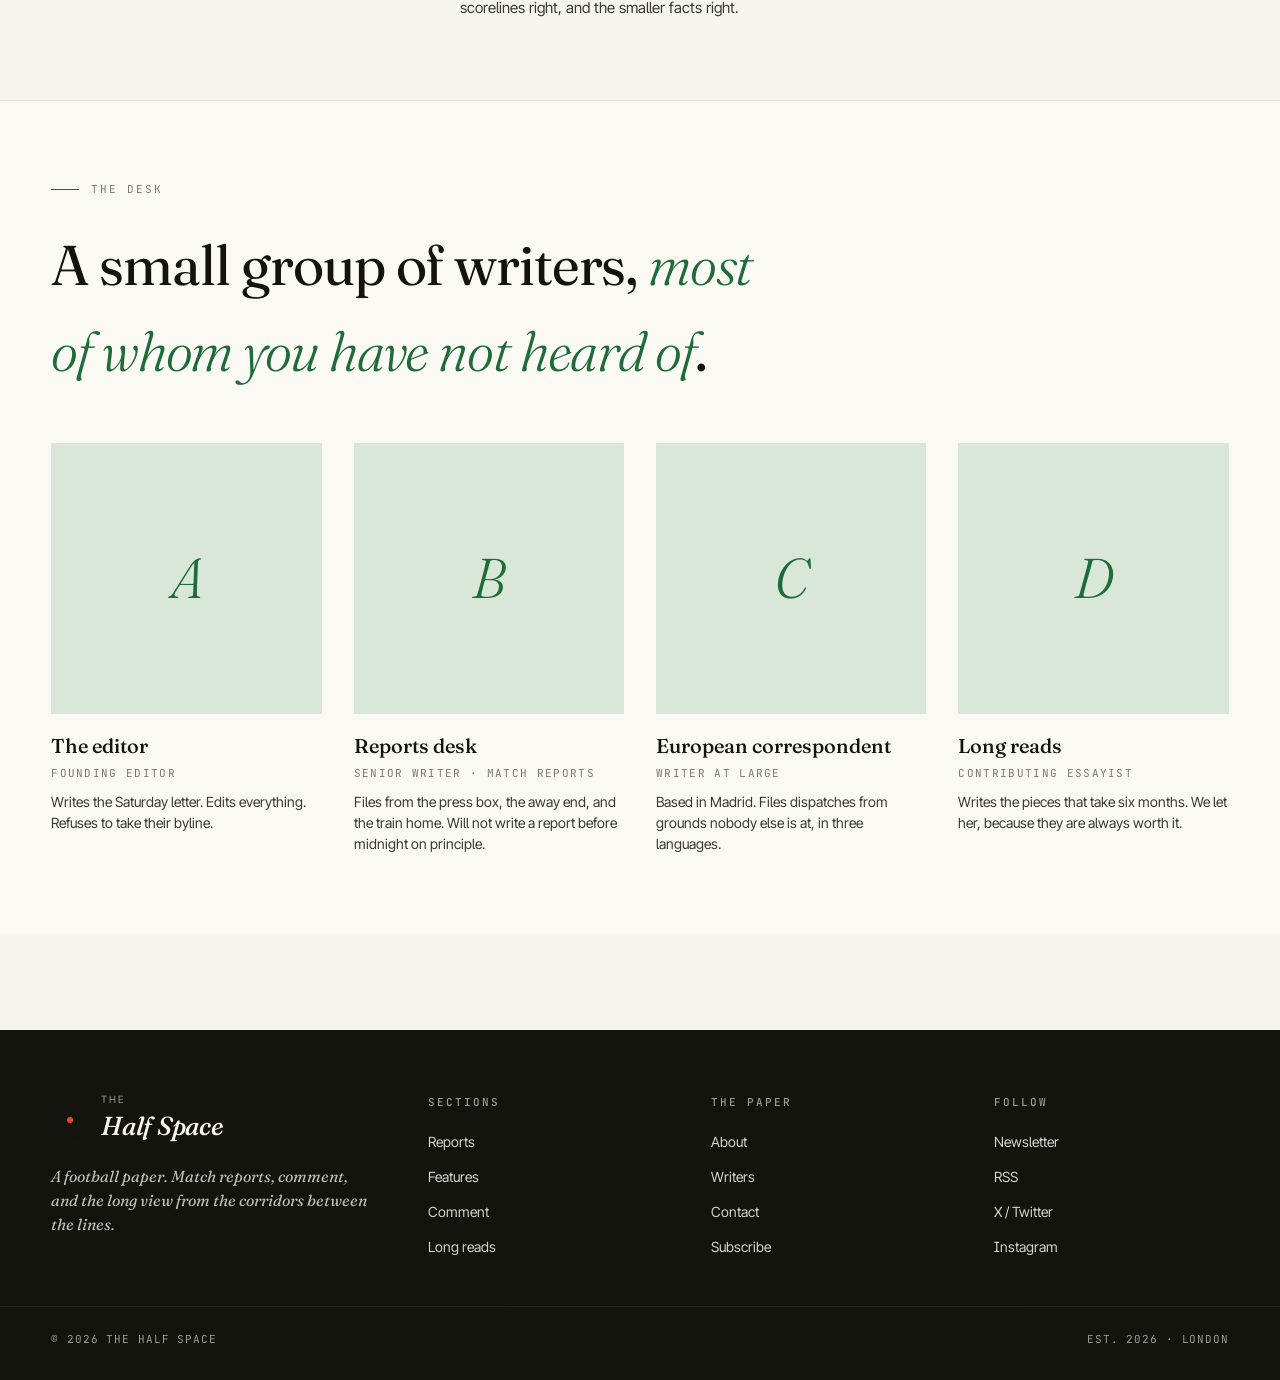
==== commit 63f3052e: "Add files via upload v.2" ====
--- a/about.html
+++ b/about.html
@@ -22,11 +22,11 @@
     <div class="container" style="display:contents">
       <div class="container" style="display:grid; grid-template-columns: 1fr 1fr; gap: 64px; padding: 0 var(--gutter); max-width: var(--max); margin: 0 auto;">
         <div class="pull">
-          We started <em>The Half Space</em> because we wanted somewhere to read about football the way we used to read about everything else. Slowly. With pictures. With a pencil in our hand.
+          We started <em>The Half Space</em> because we wanted somewhere to read about football the way we used to read about everything else. Slowly. With a notebook. With a pencil in our hand.
         </div>
         <div class="body">
-          <p>The half space is a tactical term — the strip of pitch between the wing and the central channel, where modern playmakers prefer to live. It is not a place you go on the way to somewhere else. It is the destination. That is the spirit of the writing here.</p>
-          <p>We are a publication for readers who like the diagrams and the long sentences in equal measure. We cover the major leagues, the European nights, and the games nobody else is writing about, with the same care.</p>
+          <p>The half space is borrowed from the language of the pitch — but it is meant here as a kind of editorial position. The bit between the news and the analysis. Between the match and the long view. Between what was said in the tunnel and what ended up in the morning's papers.</p>
+          <p>We write match reports, comment, and features. We try to file the morning after, not the moment the whistle goes. We are interested in the games other writing is too quick to leave behind.</p>
           <p>No takes. No tribalism. No churn. One Saturday letter in the inbox, a handful of dispatches in the week, and the occasional long read when the subject earns it.</p>
         </div>
       </div>
@@ -45,7 +45,7 @@
         <div class="principle fade-up delay-1">
           <div class="num">ii.</div>
           <h3>Care</h3>
-          <p>Every piece is read by at least two editors before it reaches you. We fact-check tactical claims the way other publications fact-check politics. The diagrams are drawn by hand.</p>
+          <p>Every piece is read by at least two editors before it reaches you. We attend the matches we write about wherever we can. We get the names right, the scorelines right, and the smaller facts right.</p>
         </div>
         <div class="principle fade-up delay-2">
           <div class="num">iii.</div>
@@ -69,9 +69,9 @@
         </div>
         <div class="writer fade-up delay-1">
           <div class="avatar-lg">B</div>
-          <h3>Tactics desk</h3>
-          <p class="role">Senior writer · tactics</p>
-          <p>Former coach at academy level. Draws the diagrams. Argues with the editor about the diagrams.</p>
+          <h3>Reports desk</h3>
+          <p class="role">Senior writer · match reports</p>
+          <p>Files from the press box, the away end, and the train home. Will not write a report before midnight on principle.</p>
         </div>
         <div class="writer fade-up delay-2">
           <div class="avatar-lg">C</div>
--- a/styles.css
+++ b/styles.css
@@ -1414,3 +1414,249 @@
 }
 .league-row:hover .arrow { transform: translateX(8px); color: var(--accent); }
 
+
+/* ===========================
+   V2 — TYPOGRAPHIC HERO
+   The adventurous editorial cover
+   =========================== */
+
+.cover-hero {
+  padding: 80px 0 64px;
+  border-bottom: 1px solid var(--rule);
+  position: relative;
+  overflow: hidden;
+}
+
+.cover-hero::before {
+  content: 'No. 47';
+  position: absolute;
+  top: 32px;
+  right: var(--gutter);
+  font-family: var(--mono);
+  font-size: 11px;
+  letter-spacing: 0.18em;
+  text-transform: uppercase;
+  color: var(--ink-muted);
+}
+
+.cover-hero::after {
+  content: 'Vol. I';
+  position: absolute;
+  top: 32px;
+  left: var(--gutter);
+  font-family: var(--mono);
+  font-size: 11px;
+  letter-spacing: 0.18em;
+  text-transform: uppercase;
+  color: var(--ink-muted);
+}
+
+.cover-stack {
+  max-width: 1180px;
+  margin: 0 auto;
+  padding: 48px var(--gutter) 0;
+  position: relative;
+}
+
+.cover-line {
+  font-family: var(--serif);
+  font-weight: 300;
+  font-style: italic;
+  line-height: 0.92;
+  letter-spacing: -0.04em;
+  color: var(--ink);
+  display: block;
+}
+
+.cover-line.l1 {
+  font-size: clamp(56px, 11vw, 168px);
+  text-align: left;
+}
+.cover-line.l2 {
+  font-size: clamp(56px, 11vw, 168px);
+  text-align: center;
+  font-style: normal;
+  font-weight: 400;
+  color: var(--accent);
+}
+.cover-line.l3 {
+  font-size: clamp(56px, 11vw, 168px);
+  text-align: right;
+  font-style: italic;
+  font-weight: 300;
+}
+
+.cover-line .small-mark {
+  font-family: var(--mono);
+  font-style: normal;
+  font-weight: 500;
+  font-size: 0.13em;
+  letter-spacing: 0.18em;
+  text-transform: uppercase;
+  vertical-align: super;
+  color: var(--highlight);
+  margin-right: 0.4em;
+}
+
+.cover-rule {
+  height: 1px;
+  background: var(--ink);
+  margin: 56px 0 28px;
+  position: relative;
+}
+.cover-rule::before, .cover-rule::after {
+  content: '';
+  position: absolute;
+  top: -3px;
+  width: 7px; height: 7px;
+  background: var(--ink);
+  border-radius: 50%;
+}
+.cover-rule::before { left: 0; }
+.cover-rule::after { right: 0; }
+
+.cover-foot {
+  display: grid;
+  grid-template-columns: 1fr 1fr 1fr;
+  gap: 40px;
+  font-family: var(--sans);
+  font-size: 13px;
+  line-height: 1.5;
+  color: var(--ink-soft);
+}
+.cover-foot .col h5 {
+  font-family: var(--mono);
+  font-size: 10px;
+  letter-spacing: 0.2em;
+  text-transform: uppercase;
+  color: var(--ink-muted);
+  margin-bottom: 10px;
+  font-weight: 500;
+}
+.cover-foot .col p {
+  font-family: var(--serif);
+  font-size: 17px;
+  font-style: italic;
+  font-weight: 300;
+  line-height: 1.4;
+  color: var(--ink);
+}
+.cover-foot .col a {
+  color: var(--accent);
+  border-bottom: 1px solid var(--accent-soft);
+  transition: border-color 0.2s;
+}
+.cover-foot .col a:hover { border-color: var(--accent); }
+
+@media (max-width: 700px) {
+  .cover-line.l1, .cover-line.l3 { text-align: left; }
+  .cover-line.l2 { text-align: left; }
+  .cover-foot { grid-template-columns: 1fr; gap: 24px; }
+  .cover-hero::before, .cover-hero::after { font-size: 10px; }
+}
+
+/* The strap below the cover — lead piece teaser */
+.lead-strip {
+  padding: 56px 0 80px;
+  background: var(--paper);
+  border-bottom: 1px solid var(--rule);
+}
+
+.lead-strip .lead-grid {
+  display: grid;
+  grid-template-columns: 1fr 1.4fr;
+  gap: 64px;
+  align-items: center;
+}
+@media (max-width: 800px) {
+  .lead-strip .lead-grid { grid-template-columns: 1fr; gap: 32px; }
+}
+
+.lead-strip .lead-meta {
+  font-family: var(--mono);
+  font-size: 11px;
+  letter-spacing: 0.18em;
+  text-transform: uppercase;
+  color: var(--highlight);
+  margin-bottom: 18px;
+  display: inline-flex;
+  gap: 10px;
+  align-items: center;
+}
+.lead-strip .lead-meta .dot {
+  width: 8px; height: 8px; border-radius: 50%;
+  background: var(--highlight);
+  display: inline-block;
+}
+
+.lead-strip h2 {
+  font-family: var(--serif);
+  font-weight: 400;
+  font-size: clamp(32px, 4vw, 52px);
+  line-height: 1.05;
+  letter-spacing: -0.02em;
+  margin-bottom: 20px;
+}
+.lead-strip h2 em { font-style: italic; font-weight: 300; color: var(--accent); }
+.lead-strip p {
+  font-family: var(--serif);
+  font-size: 18px;
+  font-style: italic;
+  font-weight: 300;
+  line-height: 1.5;
+  color: var(--ink-soft);
+  max-width: 540px;
+  margin-bottom: 24px;
+}
+.lead-strip .read-link {
+  font-family: var(--mono);
+  font-size: 12px;
+  letter-spacing: 0.16em;
+  text-transform: uppercase;
+  font-weight: 500;
+  border-bottom: 1px solid var(--ink);
+  padding-bottom: 4px;
+  transition: color 0.2s, border-color 0.2s;
+}
+.lead-strip .read-link:hover { color: var(--accent); border-color: var(--accent); }
+
+.lead-strip .lead-art {
+  aspect-ratio: 4/5;
+  background: var(--ink);
+  position: relative;
+  overflow: hidden;
+  display: grid;
+  place-items: center;
+}
+.lead-strip .lead-art .art-text {
+  font-family: var(--serif);
+  font-style: italic;
+  font-size: clamp(64px, 8vw, 120px);
+  font-weight: 300;
+  color: var(--bg);
+  line-height: 0.9;
+  text-align: center;
+  letter-spacing: -0.02em;
+  padding: 24px;
+  position: relative;
+  z-index: 2;
+}
+.lead-strip .lead-art .art-text small {
+  display: block;
+  font-family: var(--mono);
+  font-size: 11px;
+  letter-spacing: 0.2em;
+  text-transform: uppercase;
+  font-style: normal;
+  font-weight: 500;
+  margin-top: 24px;
+  color: rgba(246,244,238,0.6);
+}
+.lead-strip .lead-art::before {
+  content: '';
+  position: absolute;
+  inset: 0;
+  background:
+    radial-gradient(ellipse at 30% 20%, rgba(31,107,58,0.4), transparent 60%),
+    radial-gradient(ellipse at 80% 80%, rgba(233,74,31,0.3), transparent 60%);
+}
